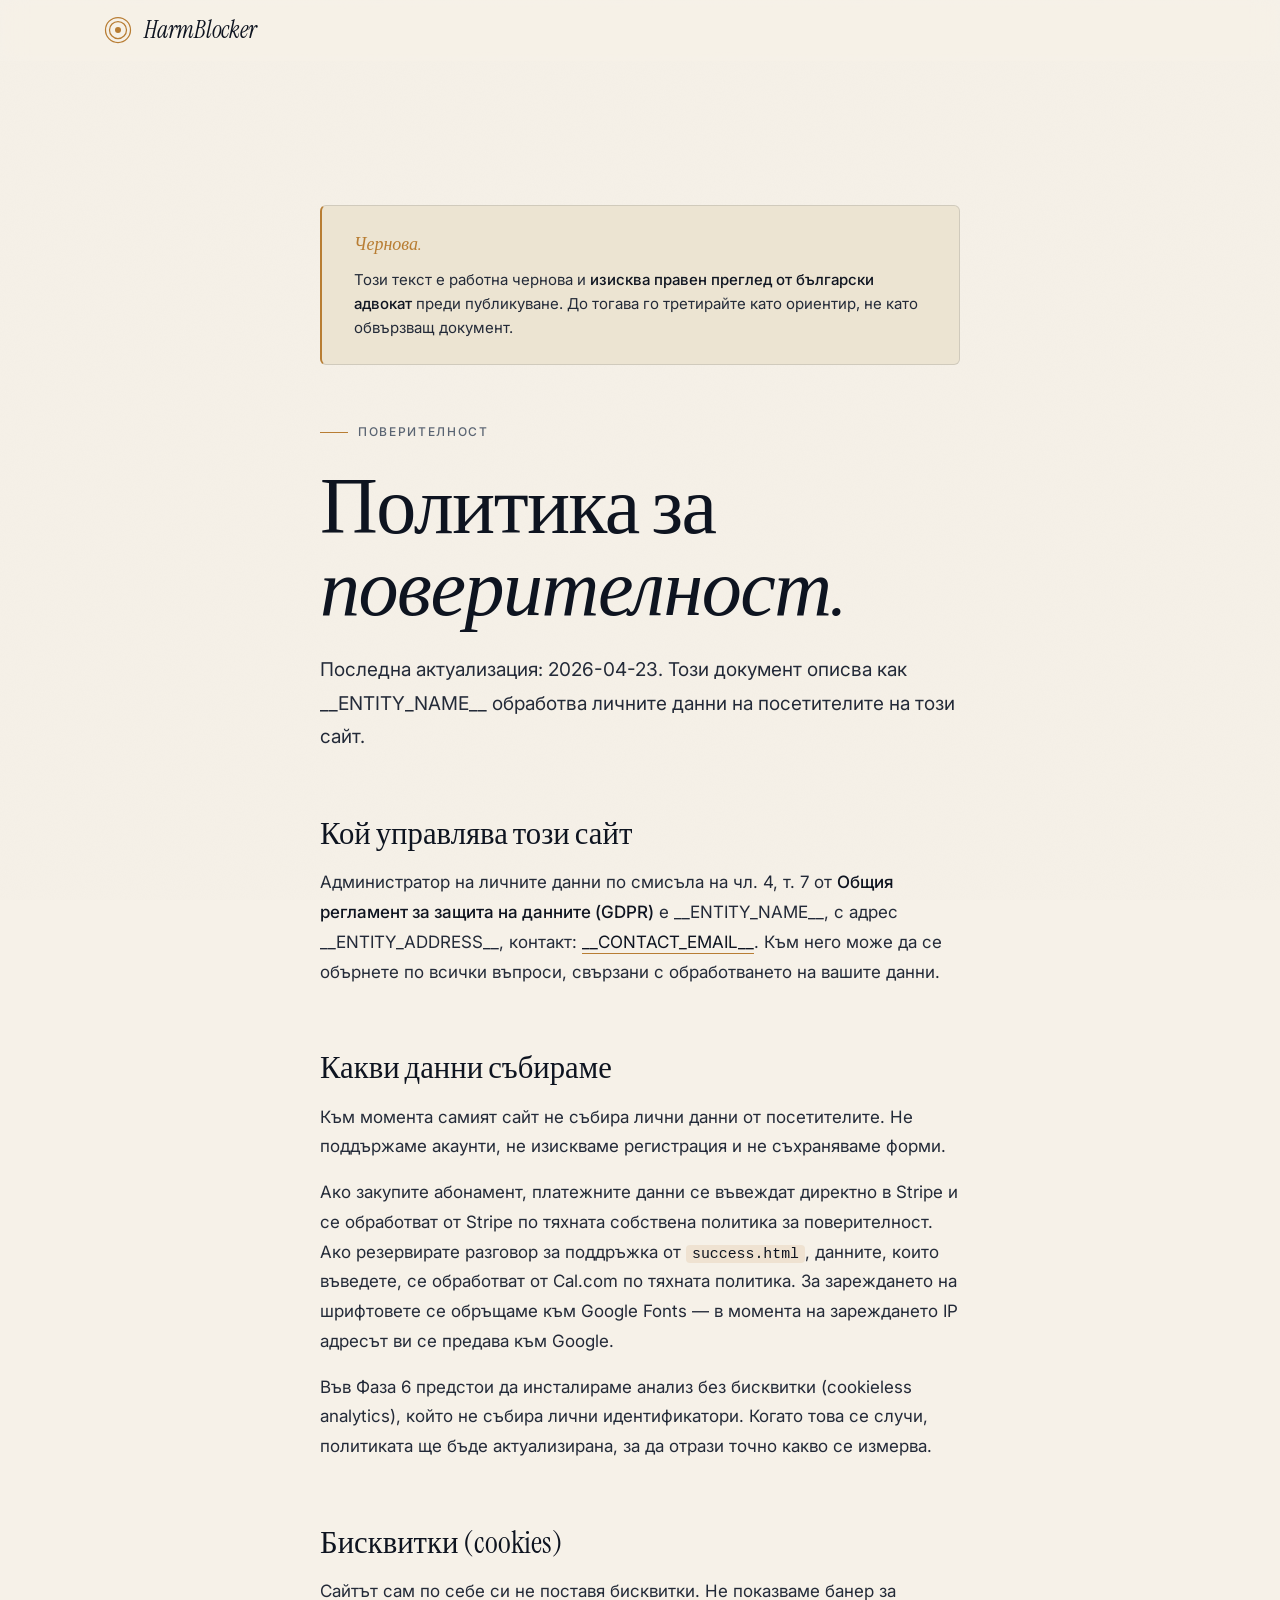
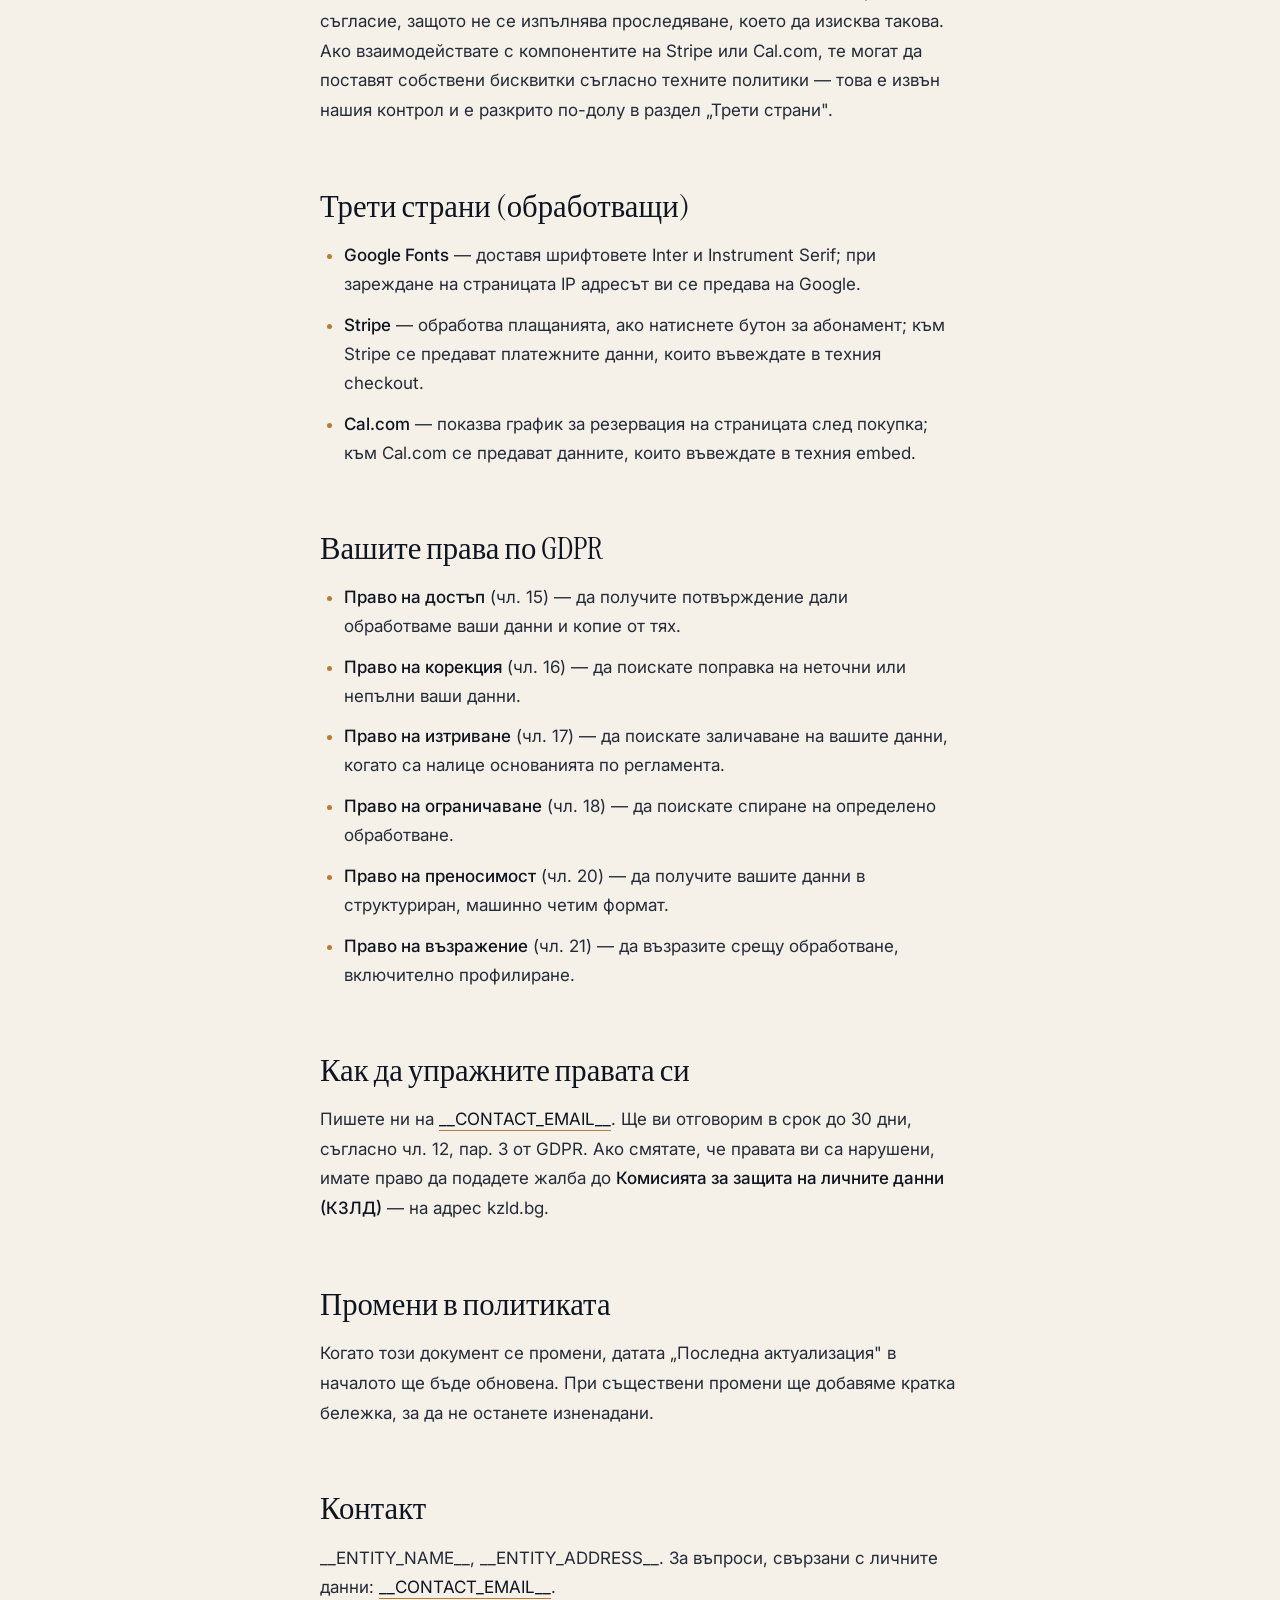
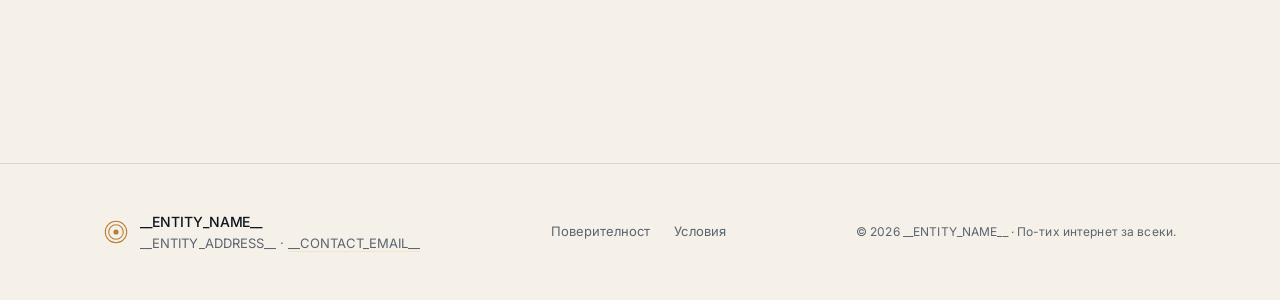
==== privacy.html @ 228c3217 "feat(02-legal-floor-01): draft Bulgarian GDPR privacy policy - Add privacy.html with lawyer-review H" ====
<!DOCTYPE html>
<html lang="bg">
  <head>
    <meta charset="UTF-8" />
    <meta name="viewport" content="width=device-width, initial-scale=1.0" />
    <title>Политика за поверителност — HarmBlocker</title>
    <meta
      name="description"
      content="Как HarmBlocker обработва личните данни на посетителите на сайта — прозрачно, плейнспоукън, в съответствие с GDPR."
    />
    <meta name="theme-color" content="#f6f1e8" />

    <link rel="preconnect" href="https://fonts.googleapis.com" />
    <link rel="preconnect" href="https://fonts.gstatic.com" crossorigin />
    <link
      href="https://fonts.googleapis.com/css2?family=Inter:wght@400;500;600&family=Instrument+Serif:ital@0;1&display=swap"
      rel="stylesheet"
    />

    <link rel="stylesheet" href="styles.css" />
  </head>
  <body>
    <!-- LAWYER REVIEW REQUIRED BEFORE LAUNCH -->

    <!-- ============ NAV ============ -->
    <header class="nav" id="siteNav">
      <div class="container nav__inner">
        <a href="index.html" class="brand" aria-label="Начало на HarmBlocker">
          <span class="brand__mark" aria-hidden="true">
            <svg viewBox="0 0 28 28" fill="none" stroke="currentColor" stroke-width="1.25">
              <circle cx="14" cy="14" r="12.5" />
              <circle cx="14" cy="14" r="8.5" />
              <circle cx="14" cy="14" r="3" fill="currentColor" stroke="none" />
            </svg>
          </span>
          <span class="brand__word">HarmBlocker</span>
        </a>
      </div>
    </header>

    <main>
      <section class="section">
        <div class="container">
          <aside class="legal-banner" role="note">
            <span class="legal-banner__label"><span class="serif-italic">Чернова.</span></span>
            <p>
              Този текст е работна чернова и <strong>изисква правен преглед от
              български адвокат</strong> преди публикуване. До тогава го третирайте
              като ориентир, не като обвързващ документ.
            </p>
          </aside>

          <article class="legal prose">
            <header class="legal__head">
              <span class="eyebrow">Поверителност</span>
              <h1 class="h1 legal__title">Политика за <span class="serif-italic">поверителност.</span></h1>
              <p class="lead">
                Последна актуализация: 2026-04-23. Този документ описва как
                __ENTITY_NAME__ обработва личните данни на посетителите на този
                сайт.
              </p>
            </header>

            <h2>Кой управлява този сайт</h2>
            <p>
              Администратор на личните данни по смисъла на чл. 4, т. 7 от
              <strong>Общия регламент за защита на данните (GDPR)</strong> е
              __ENTITY_NAME__, с адрес __ENTITY_ADDRESS__, контакт:
              <a href="mailto:__CONTACT_EMAIL__">__CONTACT_EMAIL__</a>. Към него
              може да се обърнете по всички въпроси, свързани с обработването на
              вашите данни.
            </p>

            <h2>Какви данни събираме</h2>
            <p>
              Към момента самият сайт не събира лични данни от посетителите. Не
              поддържаме акаунти, не изискваме регистрация и не съхраняваме
              форми.
            </p>
            <p>
              Ако закупите абонамент, платежните данни се въвеждат директно в
              Stripe и се обработват от Stripe по тяхната собствена политика за
              поверителност. Ако резервирате разговор за поддръжка от
              <code>success.html</code>, данните, които въведете, се обработват
              от Cal.com по тяхната политика. За зареждането на шрифтовете се
              обръщаме към Google Fonts — в момента на зареждането IP адресът ви
              се предава към Google.
            </p>
            <p>
              Във Фаза 6 предстои да инсталираме анализ без бисквитки (cookieless
              analytics), който не събира лични идентификатори. Когато това се
              случи, политиката ще бъде актуализирана, за да отрази точно какво
              се измерва.
            </p>

            <h2>Бисквитки (cookies)</h2>
            <p>
              Сайтът сам по себе си не поставя бисквитки. Не показваме банер за
              съгласие, защото не се изпълнява проследяване, което да изисква
              такова. Ако взаимодействате с компонентите на Stripe или Cal.com,
              те могат да поставят собствени бисквитки съгласно техните
              политики — това е извън нашия контрол и е разкрито по-долу в
              раздел „Трети страни".
            </p>

            <h2>Трети страни (обработващи)</h2>
            <ul>
              <li>
                <strong>Google Fonts</strong> — доставя шрифтовете Inter и
                Instrument Serif; при зареждане на страницата IP адресът ви се
                предава на Google.
              </li>
              <li>
                <strong>Stripe</strong> — обработва плащанията, ако натиснете
                бутон за абонамент; към Stripe се предават платежните данни,
                които въвеждате в техния checkout.
              </li>
              <li>
                <strong>Cal.com</strong> — показва график за резервация на
                страницата след покупка; към Cal.com се предават данните, които
                въвеждате в техния embed.
              </li>
            </ul>

            <h2>Вашите права по GDPR</h2>
            <ul>
              <li>
                <strong>Право на достъп</strong> (чл. 15) — да получите
                потвърждение дали обработваме ваши данни и копие от тях.
              </li>
              <li>
                <strong>Право на корекция</strong> (чл. 16) — да поискате
                поправка на неточни или непълни ваши данни.
              </li>
              <li>
                <strong>Право на изтриване</strong> (чл. 17) — да поискате
                заличаване на вашите данни, когато са налице основанията по
                регламента.
              </li>
              <li>
                <strong>Право на ограничаване</strong> (чл. 18) — да поискате
                спиране на определено обработване.
              </li>
              <li>
                <strong>Право на преносимост</strong> (чл. 20) — да получите
                вашите данни в структуриран, машинно четим формат.
              </li>
              <li>
                <strong>Право на възражение</strong> (чл. 21) — да възразите
                срещу обработване, включително профилиране.
              </li>
            </ul>

            <h2>Как да упражните правата си</h2>
            <p>
              Пишете ни на <a href="mailto:__CONTACT_EMAIL__">__CONTACT_EMAIL__</a>.
              Ще ви отговорим в срок до 30 дни, съгласно чл. 12, пар. 3 от GDPR.
              Ако смятате, че правата ви са нарушени, имате право да подадете
              жалба до
              <strong>Комисията за защита на личните данни (КЗЛД)</strong> — на
              адрес kzld.bg.
            </p>

            <h2>Промени в политиката</h2>
            <p>
              Когато този документ се промени, датата „Последна актуализация" в
              началото ще бъде обновена. При съществени промени ще добавяме
              кратка бележка, за да не останете изненадани.
            </p>

            <h2>Контакт</h2>
            <p>
              __ENTITY_NAME__, __ENTITY_ADDRESS__. За въпроси, свързани с
              личните данни: <a href="mailto:__CONTACT_EMAIL__">__CONTACT_EMAIL__</a>.
            </p>
          </article>
        </div>
      </section>
    </main>

    <!-- ============ FOOTER ============ -->
    <footer class="footer">
      <div class="container footer__inner">
        <div class="footer__brand">
          <span class="brand__mark" aria-hidden="true">
            <svg viewBox="0 0 28 28" fill="none" stroke="currentColor" stroke-width="1.25">
              <circle cx="14" cy="14" r="12.5" />
              <circle cx="14" cy="14" r="8.5" />
              <circle cx="14" cy="14" r="3" fill="currentColor" stroke="none" />
            </svg>
          </span>
          <div class="footer__entity">
            <div class="footer__entity-name">__ENTITY_NAME__</div>
            <div class="footer__entity-meta">__ENTITY_ADDRESS__ · <a href="mailto:__CONTACT_EMAIL__">__CONTACT_EMAIL__</a></div>
          </div>
        </div>
        <nav class="footer__links" aria-label="Долен колонтитул">
          <a href="/privacy">Поверителност</a>
          <a href="/terms">Условия</a>
        </nav>
        <div class="footer__copy">© <span id="year">2026</span> __ENTITY_NAME__ · По-тих интернет за всеки.</div>
      </div>
    </footer>

    <script src="script.js" defer></script>
  </body>
</html>
---- styles.css ----
/* ============================================================
   HarmBlocker — Design System: "Quiet Confidence"
   Premium, privacy-forward, editorial. Paper + ink + single amber.
   ============================================================ */

/* ---------- Reset ---------- */
*,
*::before,
*::after {
  box-sizing: border-box;
}

html {
  -webkit-text-size-adjust: 100%;
  scroll-behavior: smooth;
}

body,
h1,
h2,
h3,
h4,
p,
figure,
blockquote,
dl,
dd {
  margin: 0;
}

ul,
ol {
  margin: 0;
  padding: 0;
  list-style: none;
}

img,
picture,
svg {
  display: block;
  max-width: 100%;
}

button {
  font: inherit;
  cursor: pointer;
}

a {
  color: inherit;
}

/* ---------- Design tokens ---------- */
:root {
  /* Paper + ink palette */
  --paper: #f6f1e8;
  --paper-soft: #ece4d2;
  --paper-deep: #e4dcc6;

  --ink: #0e1420;
  --ink-soft: #232a38;
  --ink-muted: #5a6472;
  --ink-faint: #8b94a2;

  --hairline: rgba(14, 20, 32, 0.12);
  --hairline-strong: rgba(14, 20, 32, 0.22);
  --hairline-faint: rgba(14, 20, 32, 0.06);

  /* Single warm accent */
  --amber: #b87d33;
  --amber-deep: #8e5d21;
  --amber-soft: rgba(184, 125, 51, 0.12);
  --amber-faint: rgba(184, 125, 51, 0.06);

  /* Radii — small, editorial, not pill */
  --radius-xs: 4px;
  --radius-sm: 6px;
  --radius-md: 10px;
  --radius-lg: 14px;

  /* Spacing scale (4/8 rhythm) */
  --space-1: 4px;
  --space-2: 8px;
  --space-3: 12px;
  --space-4: 16px;
  --space-5: 24px;
  --space-6: 32px;
  --space-7: 48px;
  --space-8: 64px;
  --space-9: 96px;
  --space-10: 144px;

  /* Typography */
  --font-display: "Instrument Serif", "Fraunces", Georgia, "Times New Roman",
    serif;
  --font-sans: "Inter", -apple-system, BlinkMacSystemFont, "Segoe UI", Roboto,
    "Helvetica Neue", Arial, sans-serif;

  --max-w: 1120px;
  --max-w-prose: 640px;
}

/* ---------- Base ---------- */
html,
body {
  background: var(--paper);
}

body {
  font-family: var(--font-sans);
  font-size: 1.0625rem;
  line-height: 1.65;
  color: var(--ink);
  -webkit-font-smoothing: antialiased;
  -moz-osx-font-smoothing: grayscale;
  text-rendering: optimizeLegibility;
  position: relative;
  min-height: 100vh;
}

/* Subtle paper grain — SVG noise, very low opacity, non-interactive */
body::before {
  content: "";
  position: fixed;
  inset: 0;
  pointer-events: none;
  z-index: 0;
  opacity: 0.35;
  mix-blend-mode: multiply;
  background-image: url("data:image/svg+xml;utf8,<svg xmlns='http://www.w3.org/2000/svg' width='240' height='240'><filter id='n'><feTurbulence type='fractalNoise' baseFrequency='0.9' numOctaves='2' stitchTiles='stitch'/><feColorMatrix values='0 0 0 0 0.055  0 0 0 0 0.078  0 0 0 0 0.125  0 0 0 0.04 0'/></filter><rect width='100%' height='100%' filter='url(%23n)'/></svg>");
}

main,
header,
footer {
  position: relative;
  z-index: 1;
}

::selection {
  background: var(--ink);
  color: var(--paper);
}

/* ---------- Layout ---------- */
.container {
  width: 100%;
  max-width: var(--max-w);
  margin-inline: auto;
  padding-inline: var(--space-5);
}

.section {
  padding-block: clamp(var(--space-9), 12vw, var(--space-10));
}

.section--tight {
  padding-block: clamp(var(--space-8), 10vw, var(--space-9));
}

.section--surface {
  background: var(--paper-soft);
  border-block: 1px solid var(--hairline);
}

.section-head {
  max-width: var(--max-w-prose);
  margin-inline: auto;
  margin-bottom: var(--space-8);
  text-align: center;
}

.section-head .h2 {
  margin-bottom: var(--space-4);
}

/* ---------- Typography ---------- */
.eyebrow {
  display: inline-flex;
  align-items: center;
  gap: 10px;
  padding: 0;
  color: var(--ink-muted);
  font-family: var(--font-sans);
  font-size: 0.75rem;
  font-weight: 500;
  letter-spacing: 0.14em;
  text-transform: uppercase;
  position: relative;
}

.eyebrow::before {
  content: "";
  display: inline-block;
  width: 28px;
  height: 1px;
  background: var(--amber);
  flex-shrink: 0;
}

.eyebrow--centered {
  justify-content: center;
}

.h1 {
  font-family: var(--font-display);
  font-size: clamp(2.6rem, 6.4vw, 5rem);
  line-height: 1.02;
  font-weight: 400;
  letter-spacing: -0.018em;
  color: var(--ink);
}

.h2 {
  font-family: var(--font-display);
  font-size: clamp(2rem, 4.4vw, 3.25rem);
  line-height: 1.08;
  font-weight: 400;
  letter-spacing: -0.015em;
  color: var(--ink);
}

.h3 {
  font-family: var(--font-sans);
  font-size: 1.0625rem;
  line-height: 1.4;
  font-weight: 600;
  letter-spacing: -0.005em;
  color: var(--ink);
}

.lead {
  font-family: var(--font-sans);
  font-size: clamp(1.0625rem, 1.6vw, 1.1875rem);
  line-height: 1.6;
  color: var(--ink-muted);
  font-weight: 400;
}

.muted {
  color: var(--ink-muted);
}

.serif-italic {
  font-family: var(--font-display);
  font-style: italic;
  font-weight: 400;
}

/* ---------- Buttons ---------- */
.btn {
  display: inline-flex;
  align-items: center;
  justify-content: center;
  gap: var(--space-3);
  padding: 14px 24px;
  border-radius: var(--radius-sm);
  font-family: var(--font-sans);
  font-weight: 500;
  font-size: 0.9375rem;
  letter-spacing: 0.005em;
  text-decoration: none;
  border: 1px solid transparent;
  transition: background 0.22s ease, color 0.22s ease,
    border-color 0.22s ease, transform 0.18s ease;
  will-change: transform;
}

.btn:focus-visible {
  outline: 2px solid var(--amber);
  outline-offset: 3px;
}

.btn--primary {
  background: var(--ink);
  color: var(--paper);
  border-color: var(--ink);
}

.btn--primary:hover {
  background: var(--ink-soft);
  border-color: var(--ink-soft);
  transform: translateY(-1px);
}

.btn--primary .btn__arrow {
  color: var(--amber);
  transition: transform 0.22s ease;
}

.btn--primary:hover .btn__arrow {
  transform: translateX(2px);
}

.btn--ghost {
  background: transparent;
  color: var(--ink);
  border-color: var(--hairline-strong);
}

.btn--ghost:hover {
  border-color: var(--ink);
}

.btn--large {
  padding: 18px 30px;
  font-size: 1rem;
}

/* ---------- Nav ---------- */
.nav {
  position: sticky;
  top: 0;
  z-index: 20;
  background: rgba(246, 241, 232, 0.82);
  backdrop-filter: saturate(140%) blur(12px);
  -webkit-backdrop-filter: saturate(140%) blur(12px);
  border-bottom: 1px solid transparent;
  transition: border-color 0.3s ease, background 0.3s ease;
}

.nav.is-scrolled {
  border-bottom-color: var(--hairline);
}

.nav__inner {
  display: flex;
  align-items: center;
  justify-content: space-between;
  padding-block: var(--space-4);
  gap: var(--space-4);
}

.brand {
  display: inline-flex;
  align-items: center;
  gap: var(--space-3);
  color: var(--ink);
  text-decoration: none;
}

.brand__mark {
  display: inline-flex;
  align-items: center;
  justify-content: center;
  width: 28px;
  height: 28px;
  color: var(--amber);
  flex-shrink: 0;
}

.brand__mark svg {
  width: 28px;
  height: 28px;
}

.brand__word {
  font-family: var(--font-display);
  font-style: italic;
  font-size: 1.5rem;
  line-height: 1;
  letter-spacing: -0.01em;
  color: var(--ink);
  white-space: nowrap;
}

.nav__cta {
  display: none;
  padding: 10px 18px;
  font-size: 0.875rem;
}

@media (min-width: 720px) {
  .nav__cta {
    display: inline-flex;
  }
}

/* ---------- Hero ---------- */
.hero {
  padding-block: clamp(var(--space-9), 12vw, var(--space-10));
  position: relative;
  overflow: hidden;
}

/* A single hairline beneath the hero to anchor the editorial feel */
.hero::after {
  content: "";
  position: absolute;
  bottom: 0;
  left: var(--space-5);
  right: var(--space-5);
  height: 1px;
  background: var(--hairline);
}

.hero__grid {
  display: grid;
  gap: var(--space-8);
  align-items: center;
}

@media (min-width: 960px) {
  .hero__grid {
    grid-template-columns: 1.25fr 1fr;
    gap: var(--space-9);
  }
}

.hero__eyebrow {
  margin-bottom: var(--space-5);
}

.hero__headline {
  margin-bottom: var(--space-5);
  max-width: 14ch;
}

.hero__sub {
  max-width: 52ch;
  margin-bottom: var(--space-7);
  font-size: clamp(1.125rem, 1.6vw, 1.3125rem);
  line-height: 1.55;
  color: var(--ink-soft);
}

.hero__cta {
  display: flex;
  flex-wrap: wrap;
  align-items: center;
  gap: var(--space-4);
  margin-bottom: var(--space-6);
}

.hero__trust {
  display: inline-flex;
  align-items: center;
  gap: var(--space-3);
  color: var(--ink-muted);
  font-size: 0.875rem;
  letter-spacing: 0.01em;
}

.hero__trust::before {
  content: "";
  display: inline-block;
  width: 6px;
  height: 6px;
  border-radius: 50%;
  background: var(--amber);
  flex-shrink: 0;
}

/* Hero signet — the restrained custom motif */
.hero__art {
  display: flex;
  justify-content: center;
  align-items: center;
  position: relative;
}

.hero__art svg {
  width: 100%;
  max-width: 420px;
  height: auto;
  color: var(--amber);
}

/* ---------- How it works ---------- */
.steps {
  display: grid;
  gap: 0;
  border-top: 1px solid var(--hairline);
}

@media (min-width: 860px) {
  .steps {
    grid-template-columns: repeat(3, 1fr);
    border-top: none;
  }
}

.step {
  position: relative;
  padding: var(--space-7) var(--space-5) var(--space-7) 0;
  border-bottom: 1px solid var(--hairline);
}

@media (min-width: 860px) {
  .step {
    padding: var(--space-4) var(--space-6) 0 var(--space-6);
    border-bottom: none;
    border-top: 1px solid var(--hairline);
  }

  .step:first-child {
    padding-left: 0;
  }

  .step:last-child {
    padding-right: 0;
  }
}

.step__num {
  display: block;
  font-family: var(--font-display);
  font-style: italic;
  font-size: 2.5rem;
  line-height: 1;
  color: var(--amber);
  margin-bottom: var(--space-5);
  letter-spacing: 0;
}

.step h3 {
  margin-bottom: var(--space-2);
  font-size: 1.1875rem;
  font-weight: 500;
  letter-spacing: -0.005em;
}

.step p {
  color: var(--ink-muted);
  font-size: 0.9375rem;
  line-height: 1.6;
  max-width: 32ch;
}

/* ---------- Benefits — editorial list, not card grid ---------- */
.benefits {
  display: grid;
  gap: 0;
  border-top: 1px solid var(--hairline);
}

@media (min-width: 720px) {
  .benefits {
    grid-template-columns: repeat(2, 1fr);
    column-gap: var(--space-8);
  }
}

.benefit {
  padding: var(--space-6) 0;
  border-bottom: 1px solid var(--hairline);
  display: grid;
  grid-template-columns: auto 1fr;
  column-gap: var(--space-4);
  align-items: start;
}

.benefit__icon {
  width: 22px;
  height: 22px;
  color: var(--amber);
  margin-top: 3px;
  flex-shrink: 0;
}

.benefit__icon svg {
  width: 22px;
  height: 22px;
}

.benefit__body h3 {
  margin-bottom: var(--space-2);
  font-size: 1.0625rem;
  font-weight: 600;
}

.benefit__body p {
  color: var(--ink-muted);
  font-size: 0.9375rem;
  line-height: 1.6;
  max-width: 44ch;
}

/* Remove double bottom-border between the last row on desktop */
@media (min-width: 720px) {
  .benefit:nth-last-child(-n + 2) {
    border-bottom: 1px solid var(--hairline);
  }
}

/* ---------- Emotional ---------- */
.emotional {
  text-align: center;
}

.emotional__inner {
  max-width: 720px;
  margin-inline: auto;
}

.emotional__mark {
  display: block;
  width: 56px;
  height: 56px;
  margin: 0 auto var(--space-6);
  color: var(--amber);
}

.emotional .h2 {
  margin-bottom: var(--space-5);
  font-size: clamp(2.25rem, 4.8vw, 3.5rem);
  line-height: 1.1;
}

.emotional p {
  font-size: clamp(1.0625rem, 1.5vw, 1.1875rem);
  line-height: 1.7;
  color: var(--ink-soft);
  max-width: 52ch;
  margin-inline: auto;
}

/* ---------- Pricing ---------- */
.price-wrap {
  display: flex;
  justify-content: center;
}

.price-card {
  width: 100%;
  max-width: 460px;
  background: var(--paper);
  border: 1px solid var(--hairline-strong);
  border-radius: var(--radius-lg);
  padding: var(--space-8) var(--space-7);
  text-align: left;
  position: relative;
}

.price-card__label {
  display: inline-flex;
  align-items: center;
  gap: 10px;
  color: var(--ink-muted);
  font-size: 0.75rem;
  font-weight: 500;
  letter-spacing: 0.14em;
  text-transform: uppercase;
  margin-bottom: var(--space-6);
}

.price-card__label::before {
  content: "";
  display: inline-block;
  width: 20px;
  height: 1px;
  background: var(--amber);
}

.price-card__price {
  display: flex;
  align-items: baseline;
  gap: var(--space-2);
  margin-bottom: var(--space-7);
}

.price-card__amount {
  font-family: var(--font-display);
  font-size: clamp(3.5rem, 7vw, 4.75rem);
  font-weight: 400;
  letter-spacing: -0.025em;
  color: var(--ink);
  line-height: 1;
}

.price-card__period {
  color: var(--ink-muted);
  font-size: 1rem;
  font-weight: 400;
  font-family: var(--font-sans);
}

.price-card__divider {
  height: 1px;
  background: var(--hairline);
  margin-block: var(--space-6);
}

.price-card__features {
  margin-bottom: var(--space-7);
  display: grid;
  gap: var(--space-4);
}

.price-card__features li {
  display: flex;
  align-items: flex-start;
  gap: var(--space-3);
  color: var(--ink);
  font-size: 0.9375rem;
  line-height: 1.5;
}

.price-card__features svg {
  width: 16px;
  height: 16px;
  color: var(--amber);
  flex-shrink: 0;
  margin-top: 4px;
}

.price-card .btn {
  width: 100%;
}

.price-card__small {
  margin-top: var(--space-5);
  font-size: 0.8125rem;
  color: var(--ink-muted);
  text-align: center;
  letter-spacing: 0.005em;
}

/* ---------- Footer ---------- */
.footer {
  border-top: 1px solid var(--hairline);
  padding-block: var(--space-7);
  background: var(--paper);
}

.footer__inner {
  display: flex;
  flex-direction: column;
  gap: var(--space-4);
  align-items: center;
  justify-content: space-between;
  text-align: center;
  color: var(--ink-muted);
  font-size: 0.8125rem;
  letter-spacing: 0.005em;
}

.footer__links {
  display: flex;
  gap: var(--space-5);
}

.footer__links a {
  color: var(--ink-muted);
  text-decoration: none;
  transition: color 0.2s ease;
  position: relative;
}

.footer__links a:hover {
  color: var(--ink);
}

@media (min-width: 640px) {
  .footer__inner {
    flex-direction: row;
    text-align: left;
  }
}

/* ---------- Success page ---------- */
.success-hero {
  text-align: center;
  padding-block: clamp(var(--space-9), 12vw, var(--space-10));
  position: relative;
  border-bottom: 1px solid var(--hairline);
}

.success-seal {
  display: inline-block;
  width: 96px;
  height: 96px;
  color: var(--amber);
  margin-bottom: var(--space-6);
}

.success-hero .h1 {
  margin-bottom: var(--space-4);
  max-width: 18ch;
  margin-inline: auto;
}

.success-hero p {
  max-width: 52ch;
  margin-inline: auto;
  font-size: clamp(1.0625rem, 1.5vw, 1.1875rem);
  color: var(--ink-soft);
  line-height: 1.65;
}

.setup-steps {
  display: grid;
  gap: 0;
  border-top: 1px solid var(--hairline);
}

@media (min-width: 860px) {
  .setup-steps {
    grid-template-columns: repeat(3, 1fr);
    border-top: none;
  }
}

.setup-step {
  padding: var(--space-7) 0;
  border-bottom: 1px solid var(--hairline);
}

@media (min-width: 860px) {
  .setup-step {
    padding: var(--space-4) var(--space-6) 0 var(--space-6);
    border-bottom: none;
    border-top: 1px solid var(--hairline);
  }
  .setup-step:first-child {
    padding-left: 0;
  }
  .setup-step:last-child {
    padding-right: 0;
  }
}

.setup-step__badge {
  display: block;
  font-family: var(--font-display);
  font-style: italic;
  font-size: 2.25rem;
  line-height: 1;
  color: var(--amber);
  margin-bottom: var(--space-4);
}

.setup-step h3 {
  margin-bottom: var(--space-2);
  font-size: 1.125rem;
  font-weight: 500;
}

.setup-step p {
  color: var(--ink-muted);
  font-size: 0.9375rem;
  line-height: 1.6;
  max-width: 36ch;
}

.devices {
  display: grid;
  gap: var(--space-5);
}

@media (min-width: 860px) {
  .devices {
    grid-template-columns: repeat(3, 1fr);
  }
}

.device {
  padding: var(--space-6);
  background: var(--paper);
  border: 1px solid var(--hairline);
  border-radius: var(--radius-md);
  transition: border-color 0.22s ease;
}

.device:hover {
  border-color: var(--hairline-strong);
}

.device__icon {
  display: inline-flex;
  align-items: center;
  justify-content: center;
  width: 36px;
  height: 36px;
  color: var(--amber);
  margin-bottom: var(--space-5);
}

.device__icon svg {
  width: 24px;
  height: 24px;
}

.device h3 {
  margin-bottom: var(--space-4);
  font-size: 1.0625rem;
  font-weight: 600;
}

.device ol {
  list-style: none;
  counter-reset: stepcount;
  display: grid;
  gap: var(--space-3);
}

.device ol li {
  counter-increment: stepcount;
  position: relative;
  padding-left: 28px;
  color: var(--ink-soft);
  font-size: 0.9375rem;
  line-height: 1.55;
}

.device ol li::before {
  content: counter(stepcount);
  position: absolute;
  left: 0;
  top: 1px;
  font-family: var(--font-display);
  font-style: italic;
  color: var(--amber);
  font-size: 1.0625rem;
  line-height: 1.4;
}

.help-card {
  margin-top: var(--space-8);
  padding: var(--space-7) var(--space-6);
  background: var(--paper);
  border: 1px solid var(--hairline);
  border-radius: var(--radius-md);
  text-align: center;
}

.help-card h3 {
  margin-bottom: var(--space-3);
  font-family: var(--font-display);
  font-size: 1.625rem;
  font-weight: 400;
  letter-spacing: -0.01em;
}

.help-card p {
  color: var(--ink-muted);
  margin-bottom: var(--space-4);
  max-width: 44ch;
  margin-inline: auto;
}

.help-card a {
  color: var(--ink);
  font-weight: 500;
  text-decoration: none;
  border-bottom: 1px solid var(--amber);
  padding-bottom: 2px;
  transition: color 0.2s ease;
}

.help-card a:hover {
  color: var(--amber-deep);
}

.return-home {
  text-align: center;
  margin-top: var(--space-6);
}

.return-home a {
  color: var(--ink-muted);
  text-decoration: none;
  font-size: 0.875rem;
  display: inline-flex;
  align-items: center;
  gap: var(--space-2);
  transition: color 0.2s ease;
}

.return-home a:hover {
  color: var(--ink);
}

/* ---------- Reveal animations ---------- */
.reveal {
  opacity: 0;
  transform: translateY(12px);
  transition: opacity 0.7s ease, transform 0.7s ease;
}

.reveal.is-visible {
  opacity: 1;
  transform: translateY(0);
}

@media (prefers-reduced-motion: reduce) {
  *,
  *::before,
  *::after {
    animation-duration: 0.01ms !important;
    animation-iteration-count: 1 !important;
    transition-duration: 0.01ms !important;
    scroll-behavior: auto !important;
  }
  .reveal {
    opacity: 1;
    transform: none;
  }
}

/* ---------- Focus-visible polish for links ---------- */
a:focus-visible {
  outline: 2px solid var(--amber);
  outline-offset: 3px;
  border-radius: 2px;
}

/* ---------- Legal pages ---------- */
.legal-banner {
  background: var(--paper-soft);
  border: 1px solid var(--hairline);
  border-left: 2px solid var(--amber);
  padding: var(--space-5) var(--space-6);
  border-radius: var(--radius-sm);
  max-width: var(--max-w-prose);
  margin: 0 auto var(--space-7);
}

.legal-banner__label {
  display: block;
  font-family: var(--font-display);
  font-style: italic;
  color: var(--amber);
  font-size: 1.125rem;
  letter-spacing: 0;
}

.legal-banner p {
  font-size: 0.9375rem;
  color: var(--ink-soft);
  margin-top: var(--space-2);
  line-height: 1.6;
}

.legal-banner strong {
  font-weight: 500;
  color: var(--ink);
}

.legal {
  max-width: var(--max-w-prose);
  margin-inline: auto;
}

.legal__head {
  margin-bottom: var(--space-8);
}

.legal__head .eyebrow {
  margin-bottom: var(--space-5);
}

.legal__title {
  margin-bottom: var(--space-5);
  max-width: 16ch;
}

.prose h2 {
  font-family: var(--font-display);
  font-size: clamp(1.5rem, 2.4vw, 2rem);
  line-height: 1.15;
  font-weight: 400;
  margin-top: var(--space-8);
  margin-bottom: var(--space-4);
  color: var(--ink);
}

.prose h3 {
  font-family: var(--font-sans);
  font-size: 1.0625rem;
  font-weight: 600;
  margin-top: var(--space-6);
  margin-bottom: var(--space-3);
  color: var(--ink);
}

.prose p {
  color: var(--ink-soft);
  line-height: 1.75;
  margin-bottom: var(--space-4);
}

.prose ul {
  display: grid;
  gap: var(--space-3);
  margin-bottom: var(--space-5);
  padding-left: var(--space-5);
}

.prose ul li {
  color: var(--ink-soft);
  line-height: 1.7;
  list-style: disc;
}

.prose ul li::marker {
  color: var(--amber);
}

.prose a {
  color: var(--ink);
  border-bottom: 1px solid var(--amber);
  text-decoration: none;
  padding-bottom: 1px;
  transition: color 0.2s ease;
}

.prose a:hover {
  color: var(--amber-deep);
}

.prose strong {
  font-weight: 500;
  color: var(--ink);
}

.prose hr {
  border: 0;
  border-top: 1px solid var(--hairline);
  margin-block: var(--space-7);
}

.prose blockquote {
  border-left: 1px solid var(--amber);
  padding-left: var(--space-5);
  color: var(--ink-soft);
  font-family: var(--font-display);
  font-style: italic;
  font-size: 1.125rem;
  line-height: 1.6;
  margin: var(--space-5) 0;
}

.prose code {
  font-family: ui-monospace, "SFMono-Regular", Menlo, monospace;
  font-size: 0.875em;
  color: var(--ink);
  background: var(--amber-soft);
  padding: 1px 6px;
  border-radius: var(--radius-xs);
}

/* ---------- Footer (consolidated legal surface) ---------- */
.footer__brand {
  display: inline-flex;
  align-items: center;
  gap: var(--space-3);
}

.footer__brand .brand__mark {
  width: 24px;
  height: 24px;
  flex-shrink: 0;
}

.footer__brand .brand__mark svg {
  width: 24px;
  height: 24px;
}

.footer__entity {
  display: grid;
  gap: 2px;
  line-height: 1.4;
  text-align: left;
}

.footer__entity-name {
  color: var(--ink);
  font-weight: 500;
  font-size: 0.875rem;
  letter-spacing: -0.003em;
}

.footer__entity-meta {
  color: var(--ink-muted);
  font-size: 0.8125rem;
}

.footer__entity-meta a {
  color: var(--ink-muted);
  text-decoration: none;
  border-bottom: 1px solid var(--amber-soft);
  transition: color 0.2s ease, border-color 0.2s ease;
}

.footer__entity-meta a:hover {
  color: var(--ink);
  border-bottom-color: var(--amber);
}

.footer__copy {
  color: var(--ink-muted);
  font-size: 0.75rem;
  letter-spacing: 0.01em;
}

@media (min-width: 640px) {
  .footer__inner {
    flex-wrap: wrap;
    row-gap: var(--space-4);
  }
}
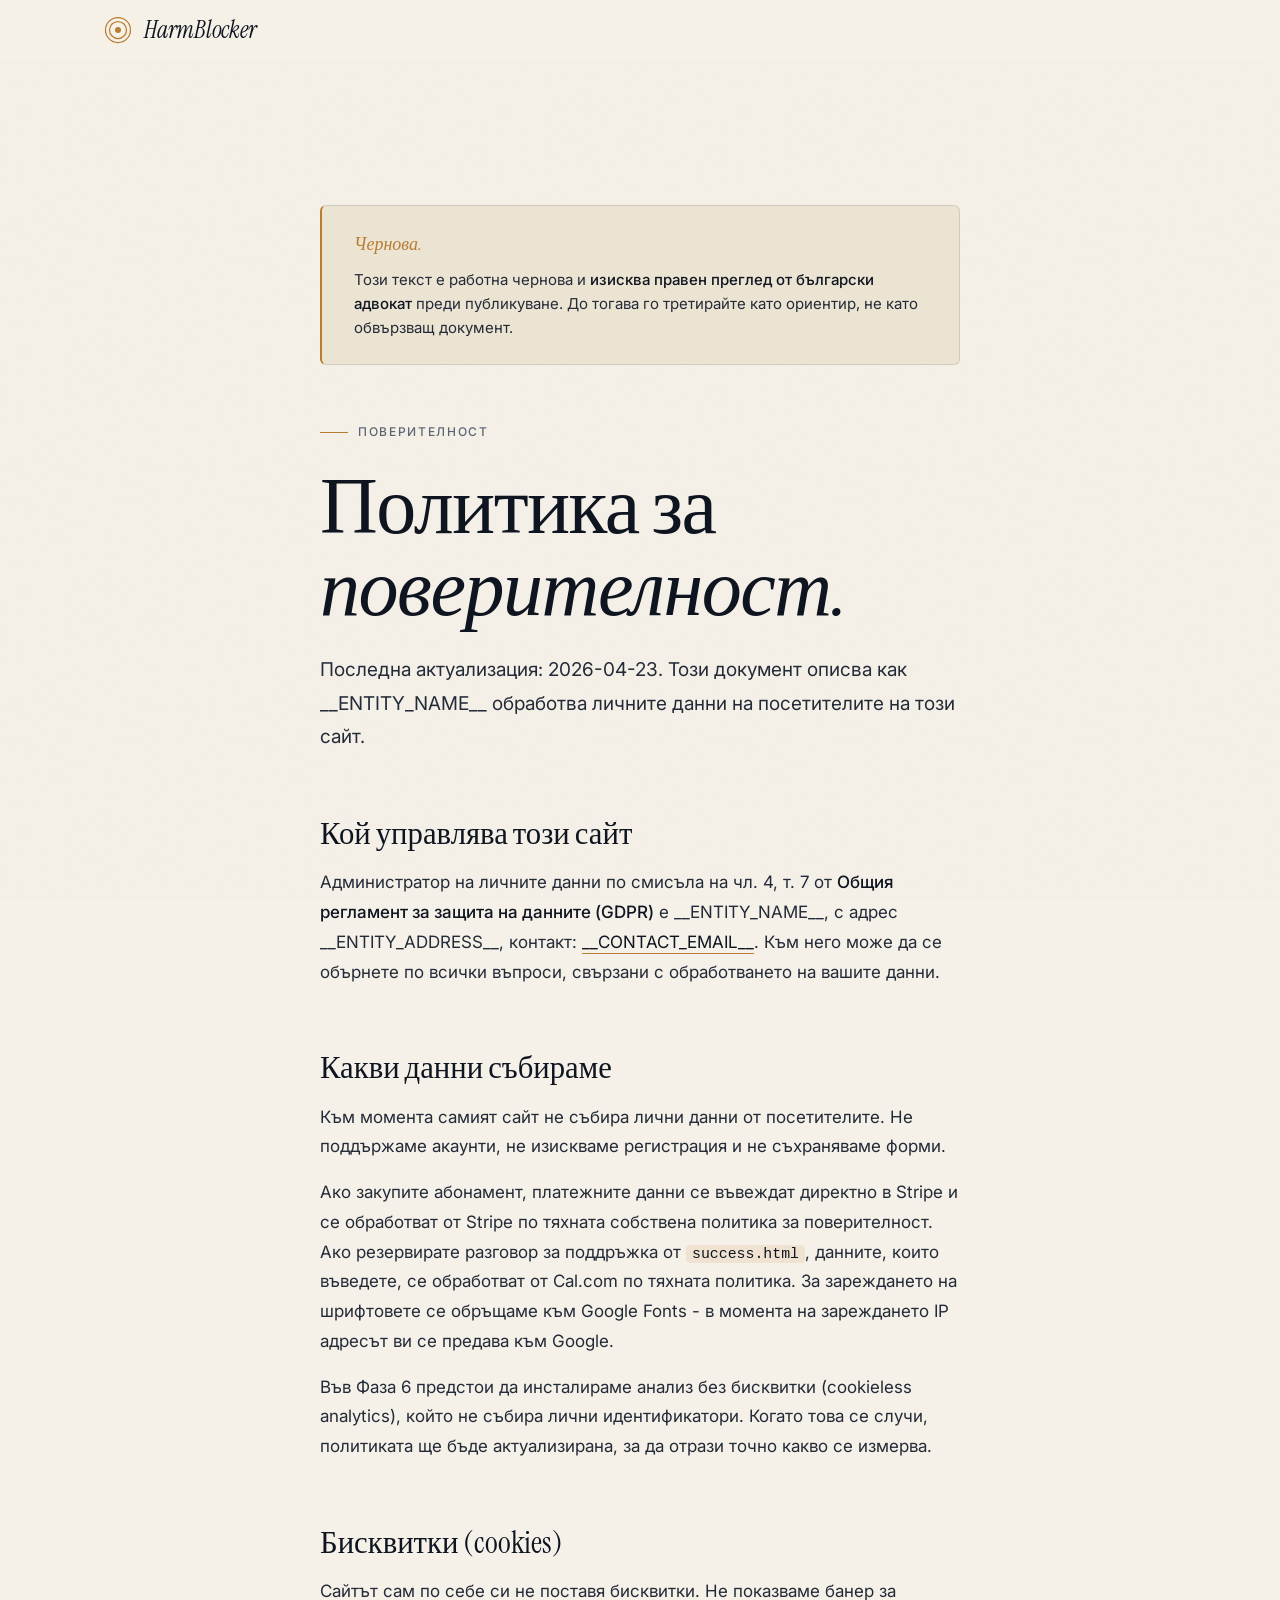
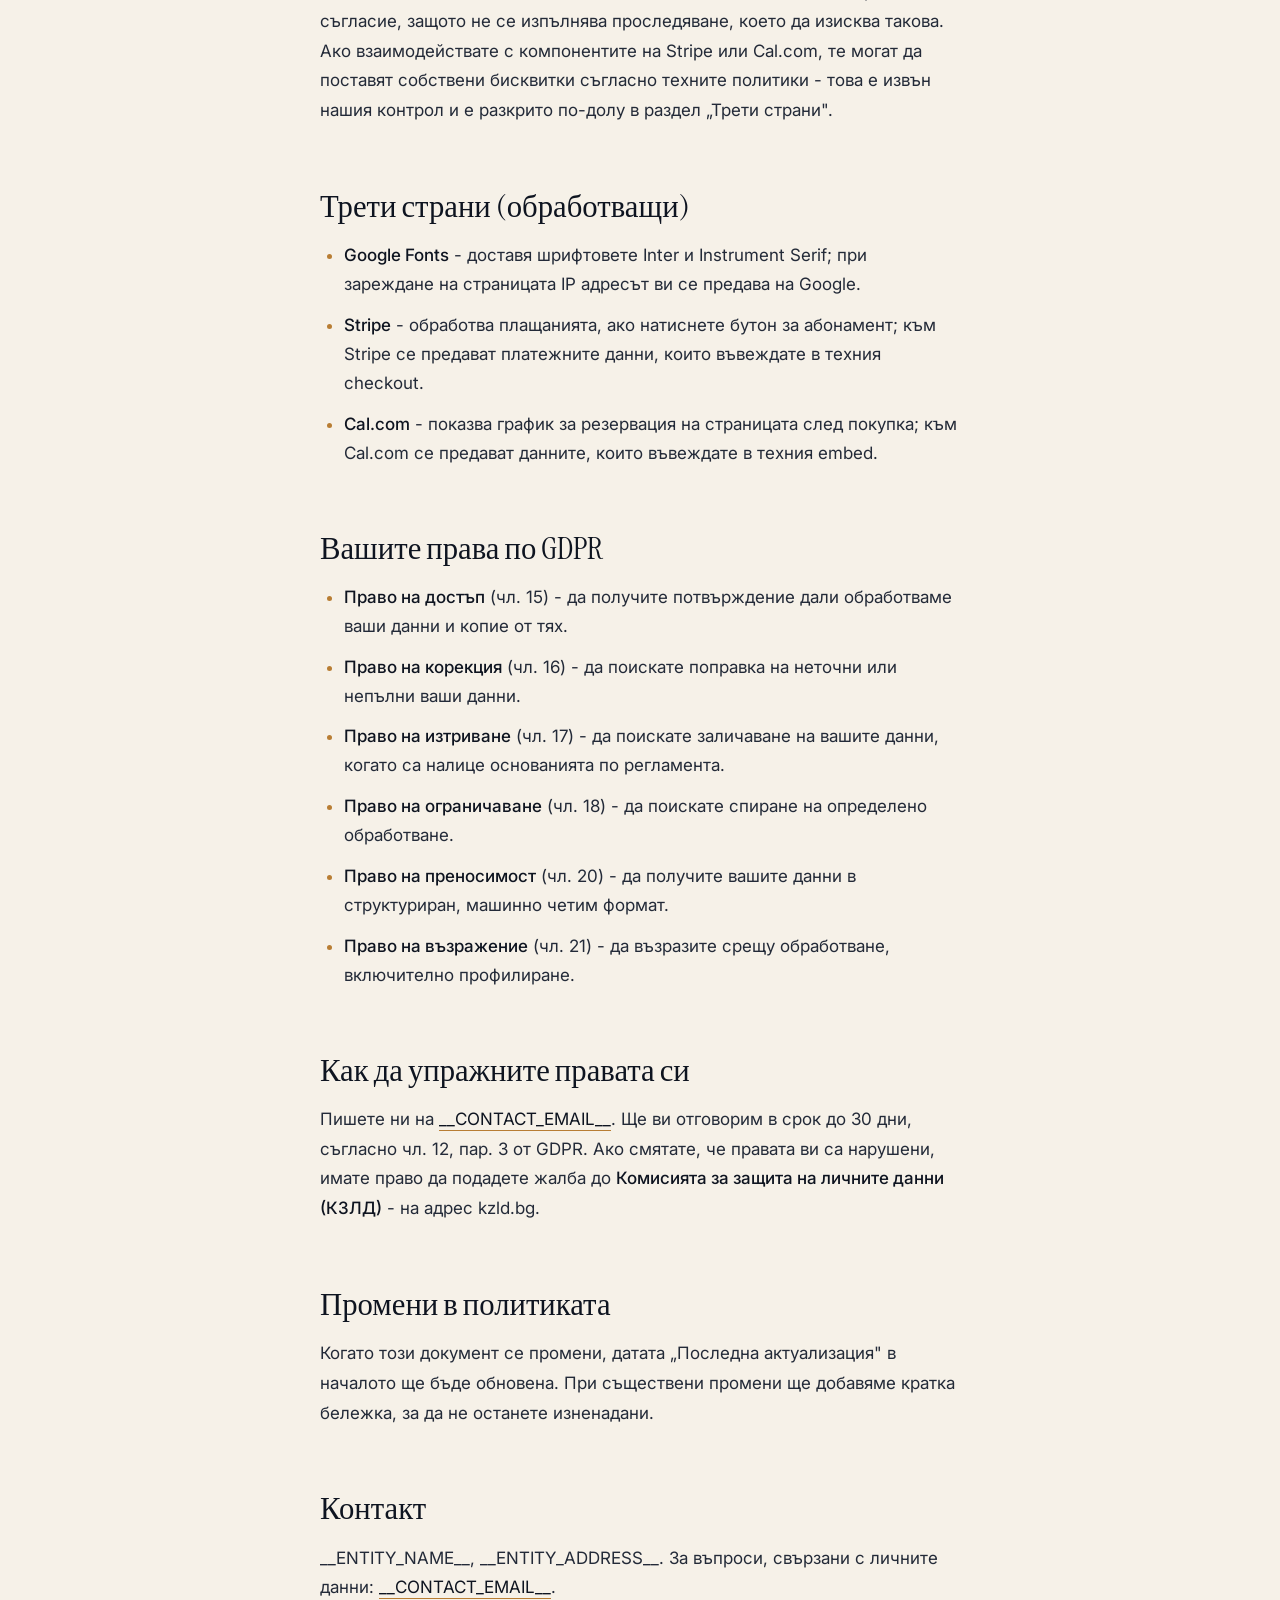
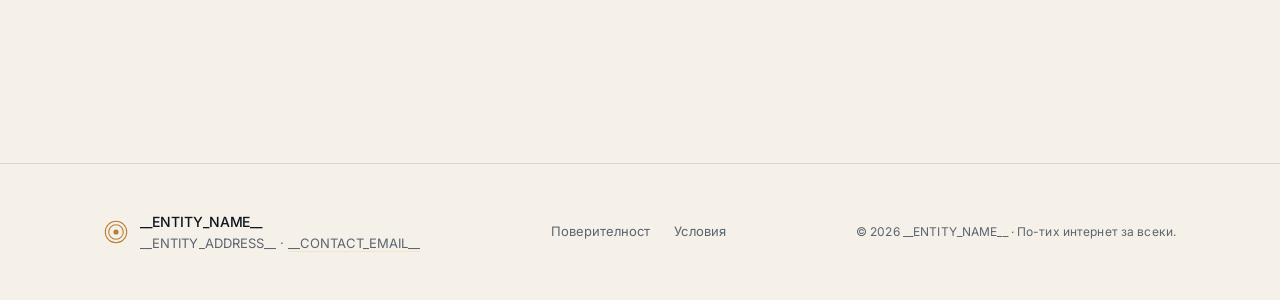
==== commit 55d1d906: "remove em-dashes" ====
--- a/privacy.html
+++ b/privacy.html
@@ -1,14 +1,39 @@
-<!DOCTYPE html>
+<!doctype html>
 <html lang="bg">
   <head>
     <meta charset="UTF-8" />
     <meta name="viewport" content="width=device-width, initial-scale=1.0" />
-    <title>Политика за поверителност — HarmBlocker</title>
+    <title>Политика за поверителност - HarmBlocker</title>
     <meta
       name="description"
-      content="Как HarmBlocker обработва личните данни на посетителите на сайта — прозрачно, плейнспоукън, в съответствие с GDPR."
+      content="Как HarmBlocker обработва личните данни на посетителите на сайта - прозрачно, плейнспоукън, в съответствие с GDPR."
     />
     <meta name="theme-color" content="#f6f1e8" />
+
+    <!-- Canonical + favicon -->
+    <link rel="canonical" href="https://harmblocker.bg/privacy" />
+    <link rel="icon" type="image/svg+xml" href="/favicon.svg" />
+
+    <!-- OpenGraph -->
+    <meta property="og:type" content="article" />
+    <meta property="og:site_name" content="HarmBlocker" />
+    <meta property="og:locale" content="bg_BG" />
+    <meta
+      property="og:title"
+      content="Политика за поверителност - HarmBlocker"
+    />
+    <meta
+      property="og:description"
+      content="Как HarmBlocker обработва личните данни на посетителите на сайта - прозрачно, в съответствие с GDPR."
+    />
+    <meta property="og:url" content="https://harmblocker.bg/privacy" />
+    <meta property="og:image" content="https://harmblocker.bg/og-image.svg" />
+
+    <!-- Twitter -->
+    <meta name="twitter:card" content="summary_large_image" />
+
+    <!-- Robots: draft - don't index until lawyer review -->
+    <meta name="robots" content="noindex,nofollow" />
 
     <link rel="preconnect" href="https://fonts.googleapis.com" />
     <link rel="preconnect" href="https://fonts.gstatic.com" crossorigin />
@@ -27,7 +52,12 @@
       <div class="container nav__inner">
         <a href="index.html" class="brand" aria-label="Начало на HarmBlocker">
           <span class="brand__mark" aria-hidden="true">
-            <svg viewBox="0 0 28 28" fill="none" stroke="currentColor" stroke-width="1.25">
+            <svg
+              viewBox="0 0 28 28"
+              fill="none"
+              stroke="currentColor"
+              stroke-width="1.25"
+            >
               <circle cx="14" cy="14" r="12.5" />
               <circle cx="14" cy="14" r="8.5" />
               <circle cx="14" cy="14" r="3" fill="currentColor" stroke="none" />
@@ -42,18 +72,23 @@
       <section class="section">
         <div class="container">
           <aside class="legal-banner" role="note">
-            <span class="legal-banner__label"><span class="serif-italic">Чернова.</span></span>
-            <p>
-              Този текст е работна чернова и <strong>изисква правен преглед от
-              български адвокат</strong> преди публикуване. До тогава го третирайте
-              като ориентир, не като обвързващ документ.
+            <span class="legal-banner__label"
+              ><span class="serif-italic">Чернова.</span></span
+            >
+            <p>
+              Този текст е работна чернова и
+              <strong>изисква правен преглед от български адвокат</strong> преди
+              публикуване. До тогава го третирайте като ориентир, не като
+              обвързващ документ.
             </p>
           </aside>
 
           <article class="legal prose">
             <header class="legal__head">
               <span class="eyebrow">Поверителност</span>
-              <h1 class="h1 legal__title">Политика за <span class="serif-italic">поверителност.</span></h1>
+              <h1 class="h1 legal__title">
+                Политика за <span class="serif-italic">поверителност.</span>
+              </h1>
               <p class="lead">
                 Последна актуализация: 2026-04-23. Този документ описва как
                 __ENTITY_NAME__ обработва личните данни на посетителите на този
@@ -83,14 +118,14 @@
               поверителност. Ако резервирате разговор за поддръжка от
               <code>success.html</code>, данните, които въведете, се обработват
               от Cal.com по тяхната политика. За зареждането на шрифтовете се
-              обръщаме към Google Fonts — в момента на зареждането IP адресът ви
+              обръщаме към Google Fonts - в момента на зареждането IP адресът ви
               се предава към Google.
             </p>
             <p>
-              Във Фаза 6 предстои да инсталираме анализ без бисквитки (cookieless
-              analytics), който не събира лични идентификатори. Когато това се
-              случи, политиката ще бъде актуализирана, за да отрази точно какво
-              се измерва.
+              Във Фаза 6 предстои да инсталираме анализ без бисквитки
+              (cookieless analytics), който не събира лични идентификатори.
+              Когато това се случи, политиката ще бъде актуализирана, за да
+              отрази точно какво се измерва.
             </p>
 
             <h2>Бисквитки (cookies)</h2>
@@ -98,25 +133,25 @@
               Сайтът сам по себе си не поставя бисквитки. Не показваме банер за
               съгласие, защото не се изпълнява проследяване, което да изисква
               такова. Ако взаимодействате с компонентите на Stripe или Cal.com,
-              те могат да поставят собствени бисквитки съгласно техните
-              политики — това е извън нашия контрол и е разкрито по-долу в
-              раздел „Трети страни".
+              те могат да поставят собствени бисквитки съгласно техните политики
+              - това е извън нашия контрол и е разкрито по-долу в раздел „Трети
+              страни".
             </p>
 
             <h2>Трети страни (обработващи)</h2>
             <ul>
               <li>
-                <strong>Google Fonts</strong> — доставя шрифтовете Inter и
+                <strong>Google Fonts</strong> - доставя шрифтовете Inter и
                 Instrument Serif; при зареждане на страницата IP адресът ви се
                 предава на Google.
               </li>
               <li>
-                <strong>Stripe</strong> — обработва плащанията, ако натиснете
+                <strong>Stripe</strong> - обработва плащанията, ако натиснете
                 бутон за абонамент; към Stripe се предават платежните данни,
                 които въвеждате в техния checkout.
               </li>
               <li>
-                <strong>Cal.com</strong> — показва график за резервация на
+                <strong>Cal.com</strong> - показва график за резервация на
                 страницата след покупка; към Cal.com се предават данните, които
                 въвеждате в техния embed.
               </li>
@@ -125,40 +160,40 @@
             <h2>Вашите права по GDPR</h2>
             <ul>
               <li>
-                <strong>Право на достъп</strong> (чл. 15) — да получите
+                <strong>Право на достъп</strong> (чл. 15) - да получите
                 потвърждение дали обработваме ваши данни и копие от тях.
               </li>
               <li>
-                <strong>Право на корекция</strong> (чл. 16) — да поискате
+                <strong>Право на корекция</strong> (чл. 16) - да поискате
                 поправка на неточни или непълни ваши данни.
               </li>
               <li>
-                <strong>Право на изтриване</strong> (чл. 17) — да поискате
+                <strong>Право на изтриване</strong> (чл. 17) - да поискате
                 заличаване на вашите данни, когато са налице основанията по
                 регламента.
               </li>
               <li>
-                <strong>Право на ограничаване</strong> (чл. 18) — да поискате
+                <strong>Право на ограничаване</strong> (чл. 18) - да поискате
                 спиране на определено обработване.
               </li>
               <li>
-                <strong>Право на преносимост</strong> (чл. 20) — да получите
+                <strong>Право на преносимост</strong> (чл. 20) - да получите
                 вашите данни в структуриран, машинно четим формат.
               </li>
               <li>
-                <strong>Право на възражение</strong> (чл. 21) — да възразите
+                <strong>Право на възражение</strong> (чл. 21) - да възразите
                 срещу обработване, включително профилиране.
               </li>
             </ul>
 
             <h2>Как да упражните правата си</h2>
             <p>
-              Пишете ни на <a href="mailto:__CONTACT_EMAIL__">__CONTACT_EMAIL__</a>.
-              Ще ви отговорим в срок до 30 дни, съгласно чл. 12, пар. 3 от GDPR.
-              Ако смятате, че правата ви са нарушени, имате право да подадете
-              жалба до
-              <strong>Комисията за защита на личните данни (КЗЛД)</strong> — на
-              адрес kzld.bg.
+              Пишете ни на
+              <a href="mailto:__CONTACT_EMAIL__">__CONTACT_EMAIL__</a>. Ще ви
+              отговорим в срок до 30 дни, съгласно чл. 12, пар. 3 от GDPR. Ако
+              смятате, че правата ви са нарушени, имате право да подадете жалба
+              до <strong>Комисията за защита на личните данни (КЗЛД)</strong> -
+              на адрес kzld.bg.
             </p>
 
             <h2>Промени в политиката</h2>
@@ -171,7 +206,8 @@
             <h2>Контакт</h2>
             <p>
               __ENTITY_NAME__, __ENTITY_ADDRESS__. За въпроси, свързани с
-              личните данни: <a href="mailto:__CONTACT_EMAIL__">__CONTACT_EMAIL__</a>.
+              личните данни:
+              <a href="mailto:__CONTACT_EMAIL__">__CONTACT_EMAIL__</a>.
             </p>
           </article>
         </div>
@@ -183,7 +219,12 @@
       <div class="container footer__inner">
         <div class="footer__brand">
           <span class="brand__mark" aria-hidden="true">
-            <svg viewBox="0 0 28 28" fill="none" stroke="currentColor" stroke-width="1.25">
+            <svg
+              viewBox="0 0 28 28"
+              fill="none"
+              stroke="currentColor"
+              stroke-width="1.25"
+            >
               <circle cx="14" cy="14" r="12.5" />
               <circle cx="14" cy="14" r="8.5" />
               <circle cx="14" cy="14" r="3" fill="currentColor" stroke="none" />
@@ -191,14 +232,20 @@
           </span>
           <div class="footer__entity">
             <div class="footer__entity-name">__ENTITY_NAME__</div>
-            <div class="footer__entity-meta">__ENTITY_ADDRESS__ · <a href="mailto:__CONTACT_EMAIL__">__CONTACT_EMAIL__</a></div>
+            <div class="footer__entity-meta">
+              __ENTITY_ADDRESS__ ·
+              <a href="mailto:__CONTACT_EMAIL__">__CONTACT_EMAIL__</a>
+            </div>
           </div>
         </div>
         <nav class="footer__links" aria-label="Долен колонтитул">
           <a href="/privacy">Поверителност</a>
           <a href="/terms">Условия</a>
         </nav>
-        <div class="footer__copy">© <span id="year">2026</span> __ENTITY_NAME__ · По-тих интернет за всеки.</div>
+        <div class="footer__copy">
+          © <span id="year">2026</span> __ENTITY_NAME__ · По-тих интернет за
+          всеки.
+        </div>
       </div>
     </footer>
 
--- a/styles.css
+++ b/styles.css
@@ -1,5 +1,5 @@
 /* ============================================================
-   HarmBlocker — Design System: "Quiet Confidence"
+   HarmBlocker - Design System: "Quiet Confidence"
    Premium, privacy-forward, editorial. Paper + ink + single amber.
    ============================================================ */
 
@@ -73,7 +73,7 @@
   --amber-soft: rgba(184, 125, 51, 0.12);
   --amber-faint: rgba(184, 125, 51, 0.06);
 
-  /* Radii — small, editorial, not pill */
+  /* Radii - small, editorial, not pill */
   --radius-xs: 4px;
   --radius-sm: 6px;
   --radius-md: 10px;
@@ -92,9 +92,10 @@
   --space-10: 144px;
 
   /* Typography */
-  --font-display: "Instrument Serif", "Fraunces", Georgia, "Times New Roman",
-    serif;
-  --font-sans: "Inter", -apple-system, BlinkMacSystemFont, "Segoe UI", Roboto,
+  --font-display:
+    "Instrument Serif", "Fraunces", Georgia, "Times New Roman", serif;
+  --font-sans:
+    "Inter", -apple-system, BlinkMacSystemFont, "Segoe UI", Roboto,
     "Helvetica Neue", Arial, sans-serif;
 
   --max-w: 1120px;
@@ -119,7 +120,7 @@
   min-height: 100vh;
 }
 
-/* Subtle paper grain — SVG noise, very low opacity, non-interactive */
+/* Subtle paper grain - SVG noise, very low opacity, non-interactive */
 body::before {
   content: "";
   position: fixed;
@@ -262,8 +263,11 @@
   letter-spacing: 0.005em;
   text-decoration: none;
   border: 1px solid transparent;
-  transition: background 0.22s ease, color 0.22s ease,
-    border-color 0.22s ease, transform 0.18s ease;
+  transition:
+    background 0.22s ease,
+    color 0.22s ease,
+    border-color 0.22s ease,
+    transform 0.18s ease;
   will-change: transform;
 }
 
@@ -317,7 +321,9 @@
   backdrop-filter: saturate(140%) blur(12px);
   -webkit-backdrop-filter: saturate(140%) blur(12px);
   border-bottom: 1px solid transparent;
-  transition: border-color 0.3s ease, background 0.3s ease;
+  transition:
+    border-color 0.3s ease,
+    background 0.3s ease;
 }
 
 .nav.is-scrolled {
@@ -452,7 +458,7 @@
   flex-shrink: 0;
 }
 
-/* Hero signet — the restrained custom motif */
+/* Hero signet - the restrained custom motif */
 .hero__art {
   display: flex;
   justify-content: center;
@@ -528,7 +534,7 @@
   max-width: 32ch;
 }
 
-/* ---------- Benefits — editorial list, not card grid ---------- */
+/* ---------- Benefits - editorial list, not card grid ---------- */
 .benefits {
   display: grid;
   gap: 0;
@@ -715,6 +721,28 @@
   color: var(--ink-muted);
   text-align: center;
   letter-spacing: 0.005em;
+}
+
+.price-note {
+  margin-top: var(--space-4);
+  font-size: 0.8125rem;
+  color: var(--ink-muted);
+  text-align: center;
+  letter-spacing: 0.005em;
+}
+
+.price-note a {
+  color: var(--ink-muted);
+  text-decoration: none;
+  border-bottom: 1px solid var(--amber-soft);
+  transition:
+    color 0.2s ease,
+    border-color 0.2s ease;
+}
+
+.price-note a:hover {
+  color: var(--ink);
+  border-bottom-color: var(--amber);
 }
 
 /* ---------- Footer ---------- */
@@ -972,11 +1000,33 @@
   color: var(--ink);
 }
 
+/* Cal.com booking frame - hairline panel, paper-soft surface while widget loads */
+.calcom-frame {
+  width: 100%;
+  max-width: 760px;
+  margin: var(--space-7) auto 0;
+  min-height: 640px;
+  background: var(--paper-soft);
+  border: 1px solid var(--hairline);
+  border-radius: var(--radius-md);
+  overflow: hidden;
+}
+
+.calcom-frame iframe {
+  width: 100%;
+  height: 100%;
+  min-height: 640px;
+  border: 0;
+  display: block;
+}
+
 /* ---------- Reveal animations ---------- */
 .reveal {
   opacity: 0;
   transform: translateY(12px);
-  transition: opacity 0.7s ease, transform 0.7s ease;
+  transition:
+    opacity 0.7s ease,
+    transform 0.7s ease;
 }
 
 .reveal.is-visible {
@@ -1182,7 +1232,9 @@
   color: var(--ink-muted);
   text-decoration: none;
   border-bottom: 1px solid var(--amber-soft);
-  transition: color 0.2s ease, border-color 0.2s ease;
+  transition:
+    color 0.2s ease,
+    border-color 0.2s ease;
 }
 
 .footer__entity-meta a:hover {
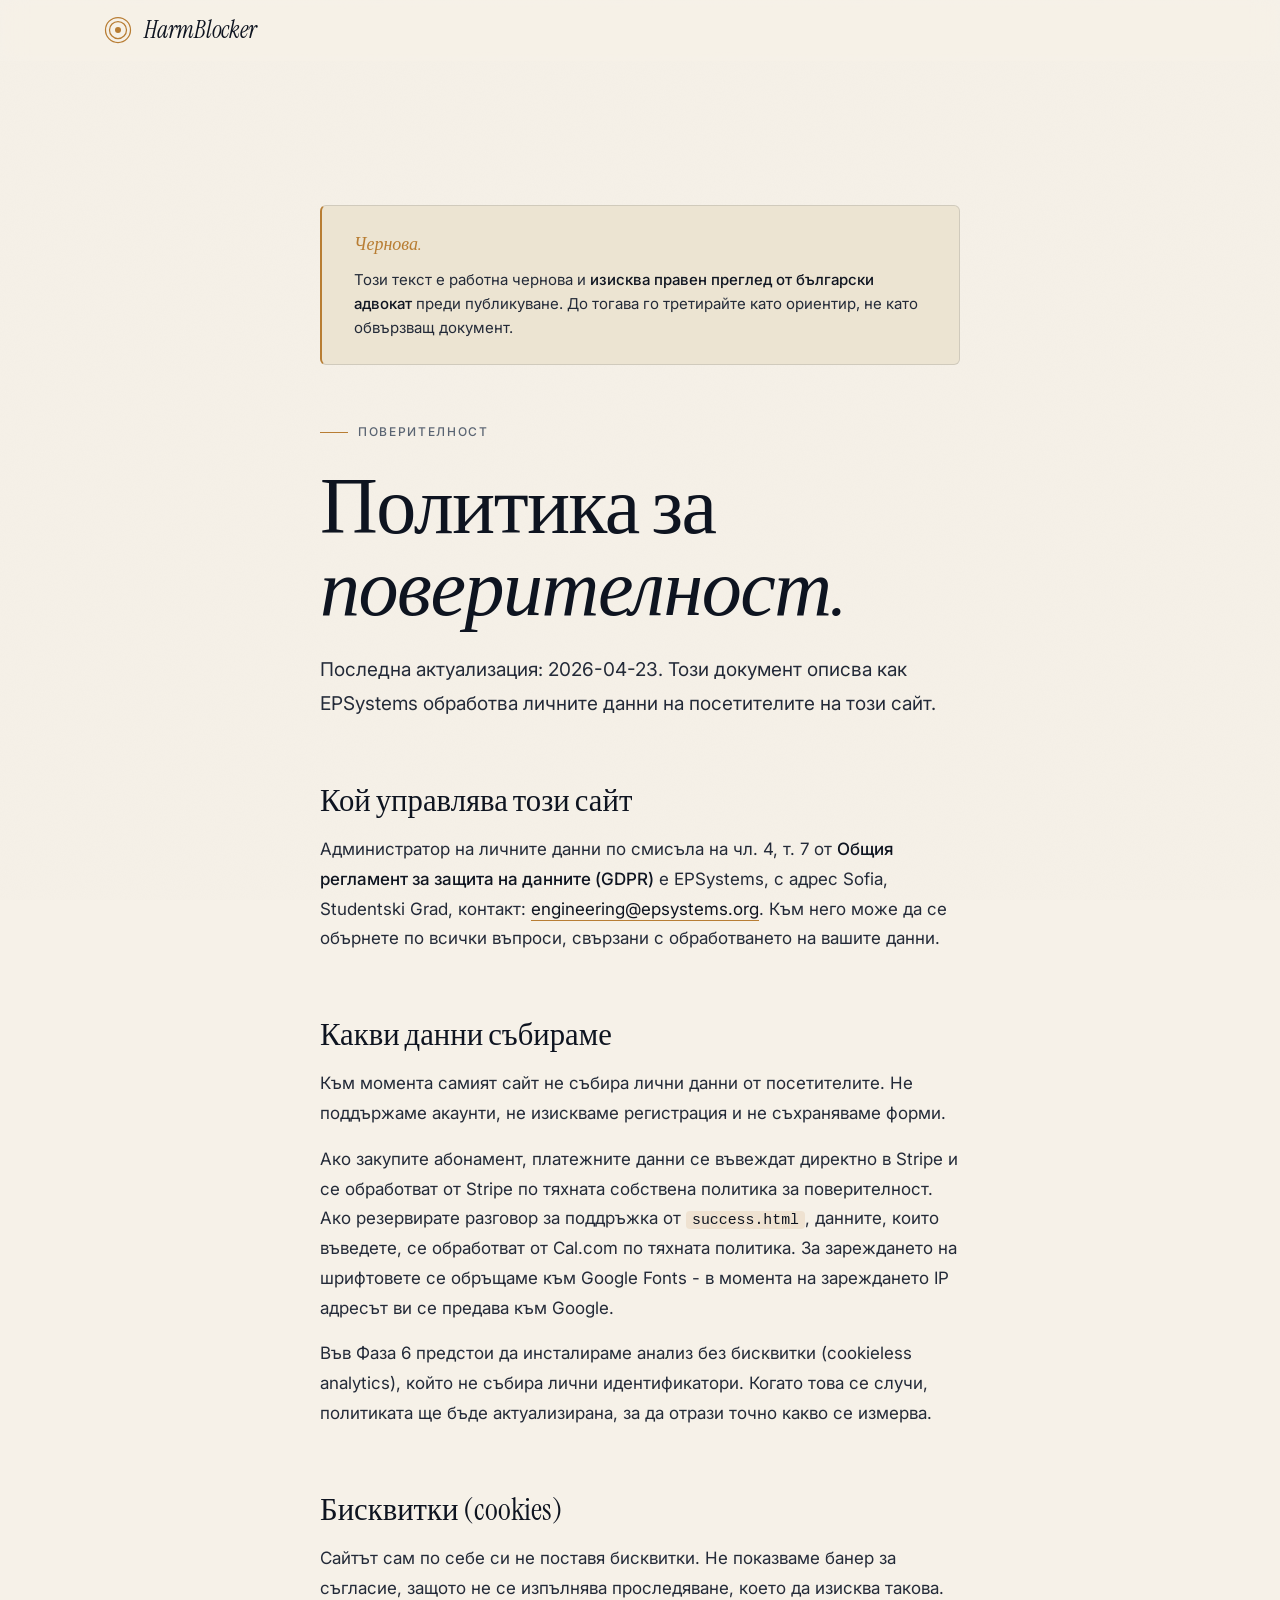
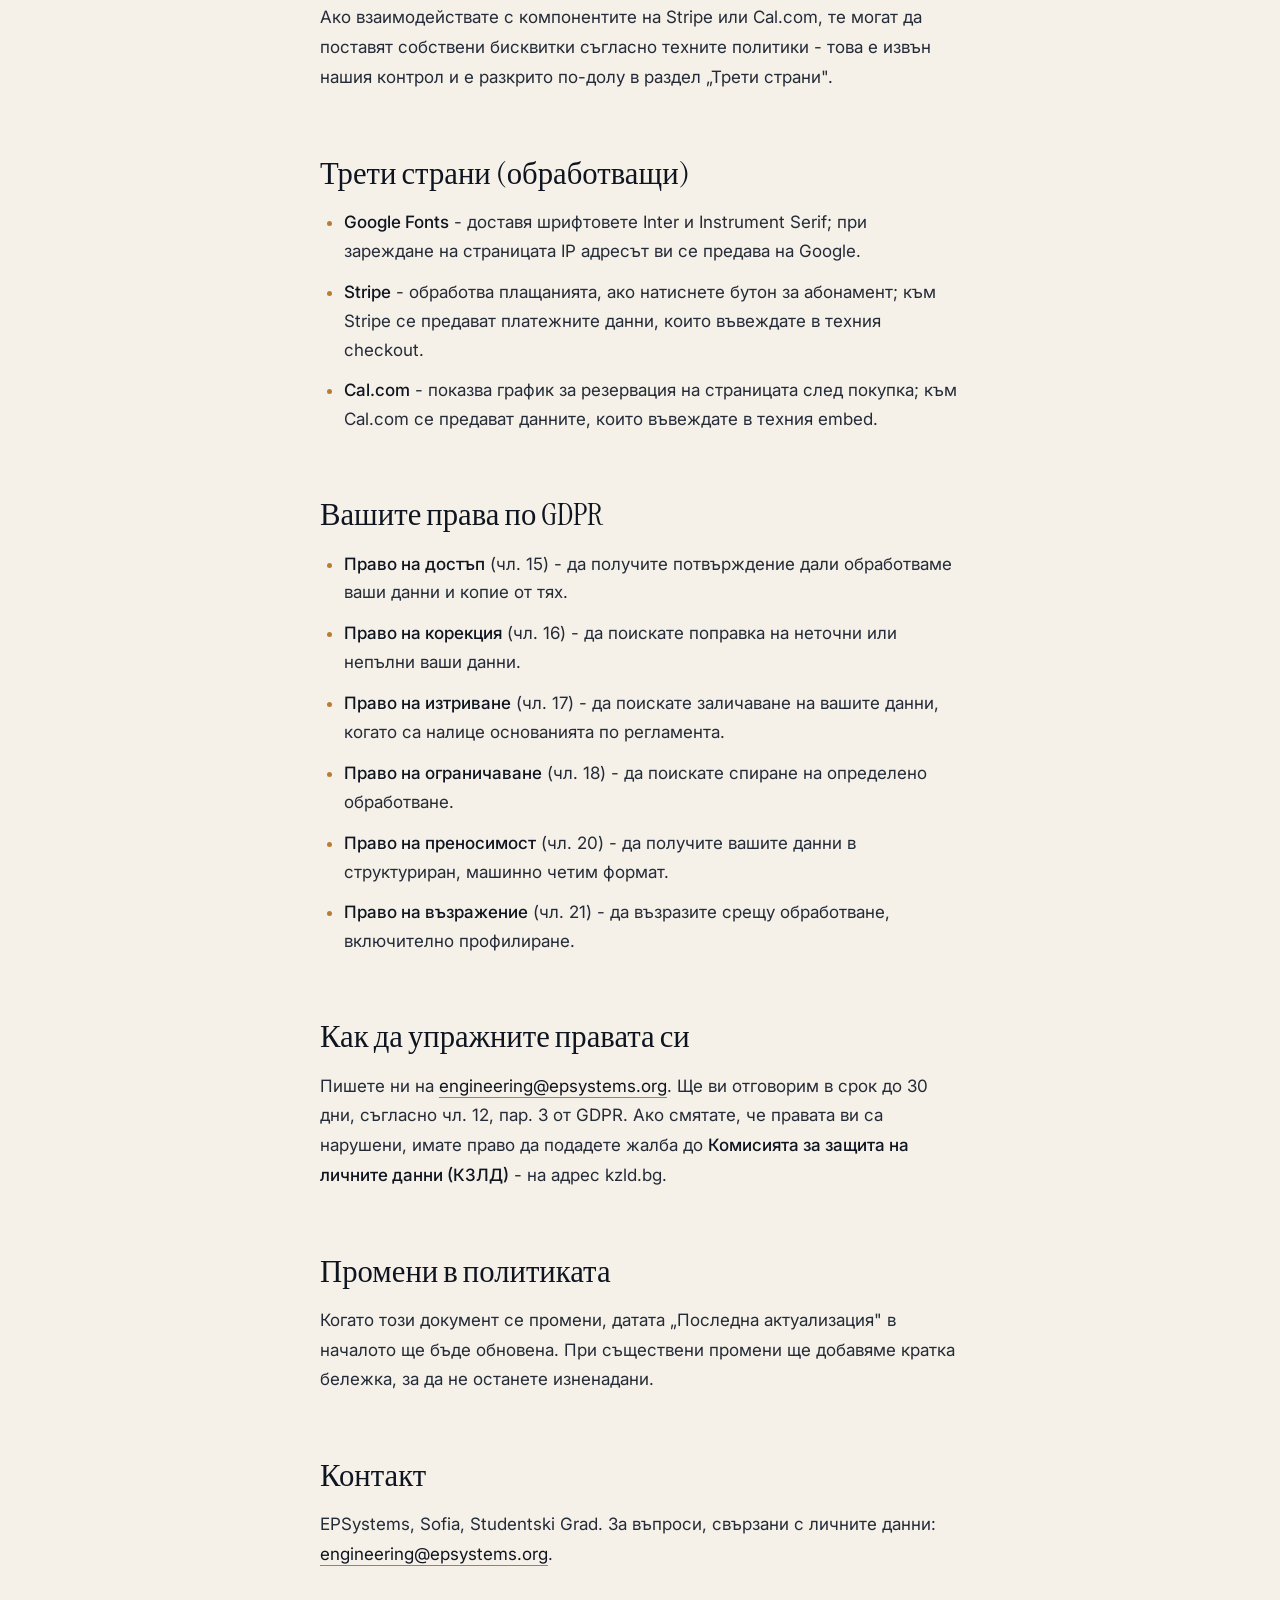
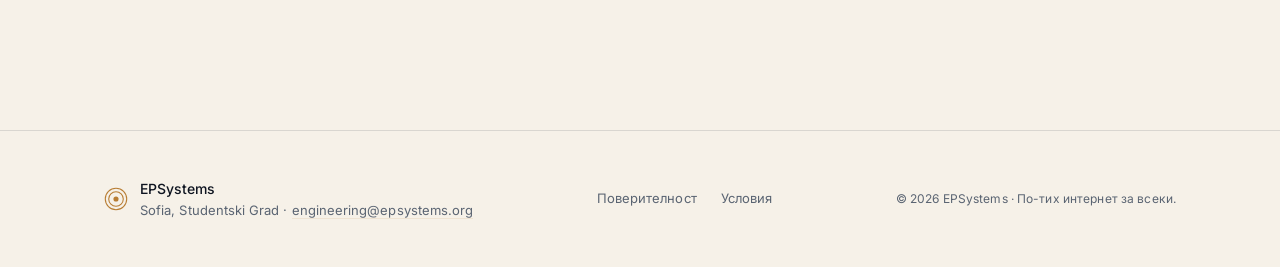
==== commit a5248292: "chore: swap entity placeholders for EPSystems - __ENTITY_NAME__ → EPSystems - __ENTITY_ADDRESS__ → S" ====
--- a/privacy.html
+++ b/privacy.html
@@ -91,7 +91,7 @@
               </h1>
               <p class="lead">
                 Последна актуализация: 2026-04-23. Този документ описва как
-                __ENTITY_NAME__ обработва личните данни на посетителите на този
+                EPSystems обработва личните данни на посетителите на този
                 сайт.
               </p>
             </header>
@@ -100,8 +100,8 @@
             <p>
               Администратор на личните данни по смисъла на чл. 4, т. 7 от
               <strong>Общия регламент за защита на данните (GDPR)</strong> е
-              __ENTITY_NAME__, с адрес __ENTITY_ADDRESS__, контакт:
-              <a href="mailto:__CONTACT_EMAIL__">__CONTACT_EMAIL__</a>. Към него
+              EPSystems, с адрес Sofia, Studentski Grad, контакт:
+              <a href="mailto:engineering@epsystems.org">engineering@epsystems.org</a>. Към него
               може да се обърнете по всички въпроси, свързани с обработването на
               вашите данни.
             </p>
@@ -189,7 +189,7 @@
             <h2>Как да упражните правата си</h2>
             <p>
               Пишете ни на
-              <a href="mailto:__CONTACT_EMAIL__">__CONTACT_EMAIL__</a>. Ще ви
+              <a href="mailto:engineering@epsystems.org">engineering@epsystems.org</a>. Ще ви
               отговорим в срок до 30 дни, съгласно чл. 12, пар. 3 от GDPR. Ако
               смятате, че правата ви са нарушени, имате право да подадете жалба
               до <strong>Комисията за защита на личните данни (КЗЛД)</strong> -
@@ -205,9 +205,9 @@
 
             <h2>Контакт</h2>
             <p>
-              __ENTITY_NAME__, __ENTITY_ADDRESS__. За въпроси, свързани с
+              EPSystems, Sofia, Studentski Grad. За въпроси, свързани с
               личните данни:
-              <a href="mailto:__CONTACT_EMAIL__">__CONTACT_EMAIL__</a>.
+              <a href="mailto:engineering@epsystems.org">engineering@epsystems.org</a>.
             </p>
           </article>
         </div>
@@ -231,10 +231,10 @@
             </svg>
           </span>
           <div class="footer__entity">
-            <div class="footer__entity-name">__ENTITY_NAME__</div>
+            <div class="footer__entity-name">EPSystems</div>
             <div class="footer__entity-meta">
-              __ENTITY_ADDRESS__ ·
-              <a href="mailto:__CONTACT_EMAIL__">__CONTACT_EMAIL__</a>
+              Sofia, Studentski Grad ·
+              <a href="mailto:engineering@epsystems.org">engineering@epsystems.org</a>
             </div>
           </div>
         </div>
@@ -243,7 +243,7 @@
           <a href="/terms">Условия</a>
         </nav>
         <div class="footer__copy">
-          © <span id="year">2026</span> __ENTITY_NAME__ · По-тих интернет за
+          © <span id="year">2026</span> EPSystems · По-тих интернет за
           всеки.
         </div>
       </div>
